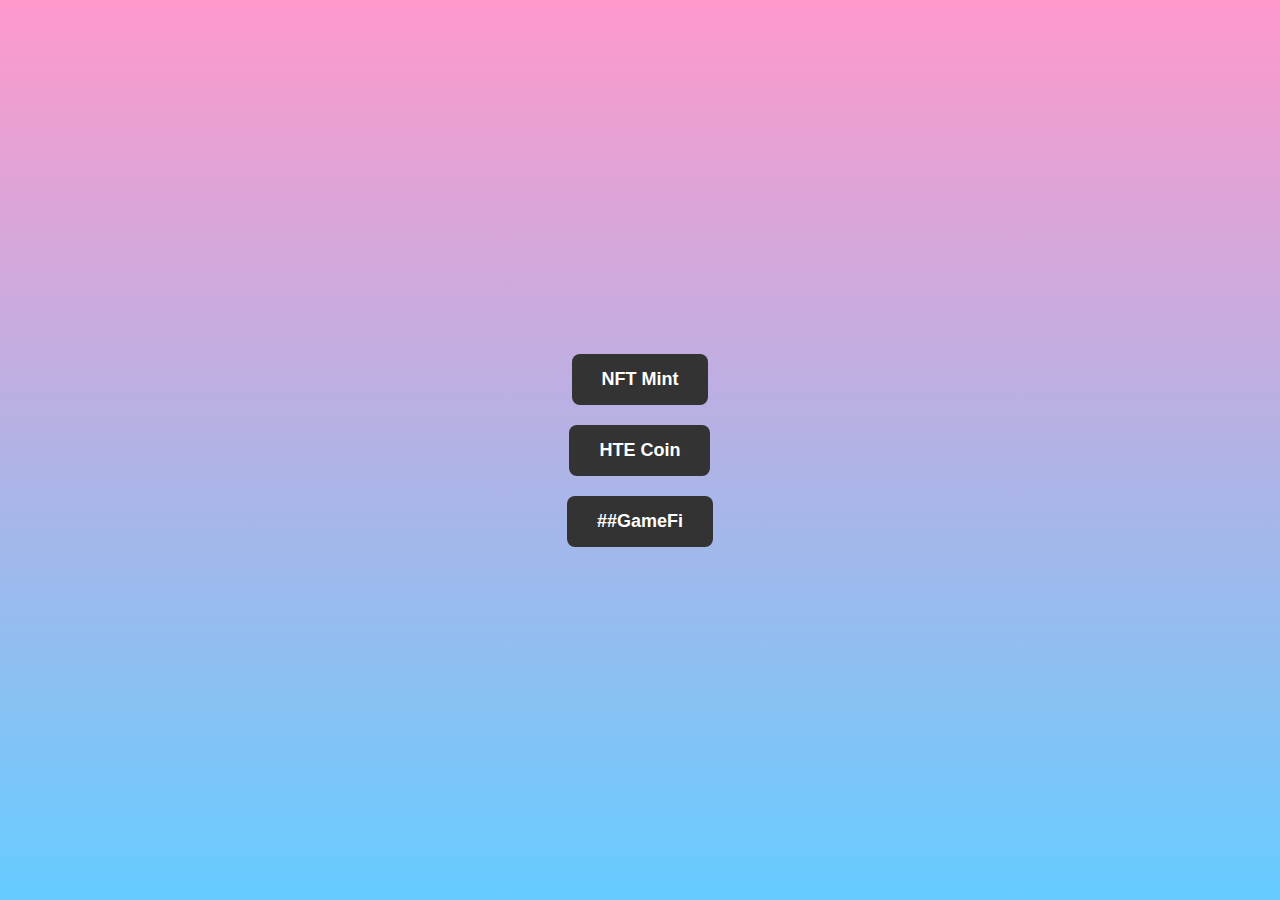
==== index.html @ 9727f874 "update HTML" ====
<!DOCTYPE html>
<html lang="en">
<head>
  <meta charset="UTF-8">
  <meta http-equiv="X-UA-Compatible" content="IE=Edge,chrome=1" />
  <meta name="viewport" content="width=device-width, initial-scale=1.0">
  <title>Muerehte</title>
  <style>
    body {
      margin: 0;
      padding: 0;
      font-family: Arial, sans-serif;
      background: linear-gradient(to bottom, #ff99cc, #66ccff); /* ???Ŧ⺥?h?I?? */
      display: flex;
      align-items: center;
      justify-content: center;
      height: 100vh;
    }

    .links-container {
      display: flex;
      flex-direction: column;
      align-items: center;
    }

    .link {
      margin: 10px;
      padding: 15px 30px;
      text-decoration: none;
      font-size: 18px;
      font-weight: bold;
      color: #fff;
      background-color: #333;
      border-radius: 8px;
      transition: background-color 0.3s;
    }

    .link:hover {
      background-color: #555;
    }
  </style>
</head>
<body>

  <div class="links-container">
    <a href="./Muerehte.html" class="link">NFT Mint</a>
    <a href="./HTE.html" class="link">HTE Coin</a>
    <a href="./GameFi.html" class="link">##GameFi</a>
  </div>
</body>
</html>
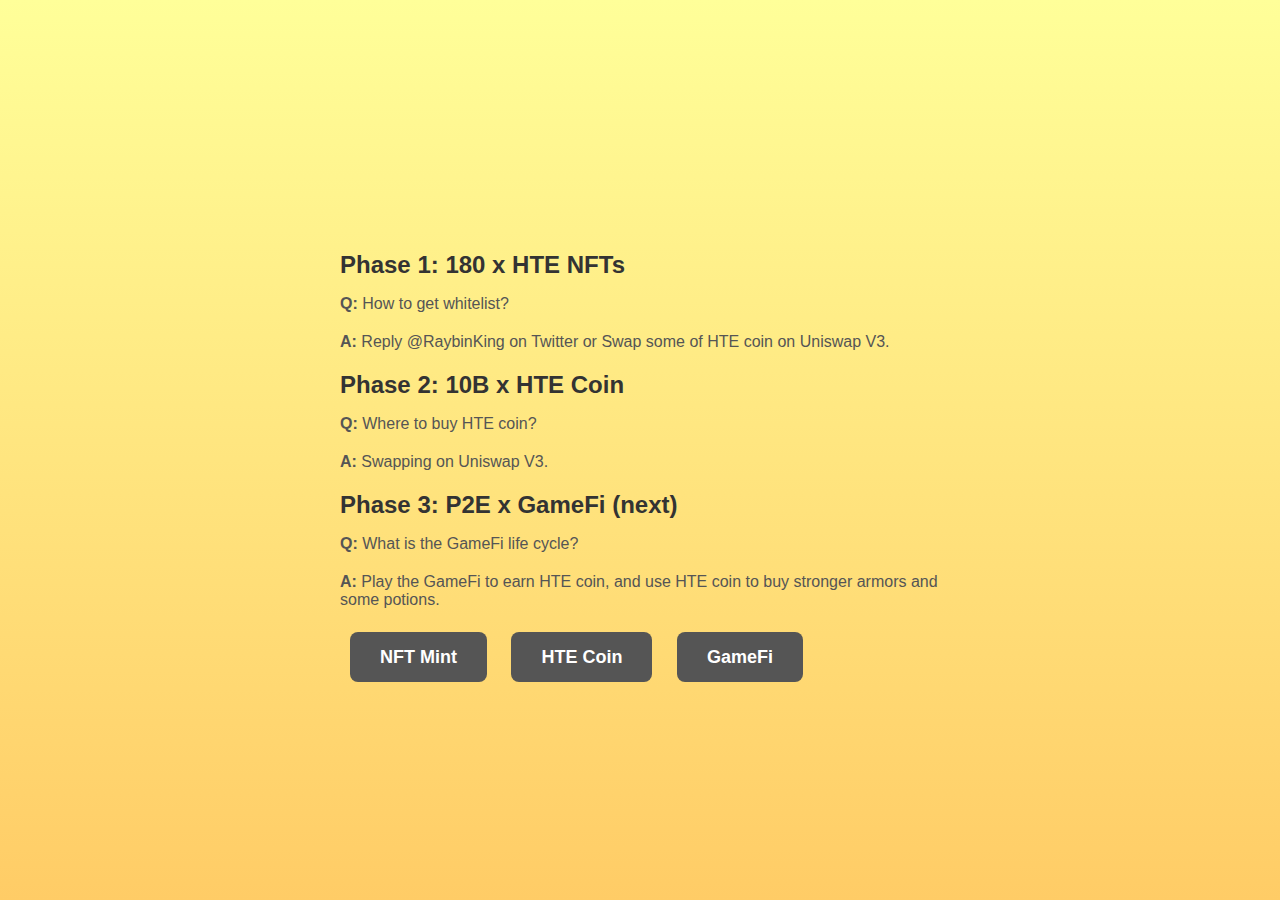
==== commit da948f0f: "verify html" ====
--- a/index.html
+++ b/index.html
@@ -10,7 +10,7 @@
       margin: 0;
       padding: 0;
       font-family: Arial, sans-serif;
-      background: linear-gradient(to bottom, #ff99cc, #66ccff); /* ???Ŧ⺥?h?I?? */
+      background: linear-gradient(to bottom, #ffff99, #ffcc66); /* Light yellow gradient */
       display: flex;
       align-items: center;
       justify-content: center;
@@ -18,9 +18,19 @@
     }
 
     .links-container {
-      display: flex;
-      flex-direction: column;
-      align-items: center;
+      text-align: left;
+      max-width: 600px;
+      margin: auto;
+    }
+
+    h2, h3 {
+      margin-bottom: 10px;
+      color: #333;
+    }
+
+    p {
+      margin-bottom: 20px;
+      color: #555;
     }
 
     .link {
@@ -30,22 +40,35 @@
       font-size: 18px;
       font-weight: bold;
       color: #fff;
-      background-color: #333;
+      background-color: #555;
       border-radius: 8px;
       transition: background-color 0.3s;
     }
 
     .link:hover {
-      background-color: #555;
+      background-color: #777;
     }
   </style>
 </head>
-<body>
+<body>  
 
   <div class="links-container">
+    <h2>Phase 1: 180 x HTE NFTs</h2>
+    <p><strong>Q:</strong> How to get whitelist?</p>
+    <p><strong>A:</strong> Reply @RaybinKing on Twitter or Swap some of HTE coin on Uniswap V3.</p>
+
+    <h2>Phase 2: 10B x HTE Coin</h2>
+    <p><strong>Q:</strong> Where to buy HTE coin?</p>
+    <p><strong>A:</strong> Swapping on Uniswap V3.</p>
+
+    <h2>Phase 3: P2E x GameFi (next)</h2>
+    <p><strong>Q:</strong> What is the GameFi life cycle?</p>
+    <p><strong>A:</strong> Play the GameFi to earn HTE coin, and use HTE coin to buy stronger armors and some potions.</p>
+    <br>
     <a href="./Muerehte.html" class="link">NFT Mint</a>
     <a href="./HTE.html" class="link">HTE Coin</a>
-    <a href="./GameFi.html" class="link">##GameFi</a>
+    <a href="./GameFi.html" class="link">GameFi</a>
   </div>
+  
 </body>
 </html>
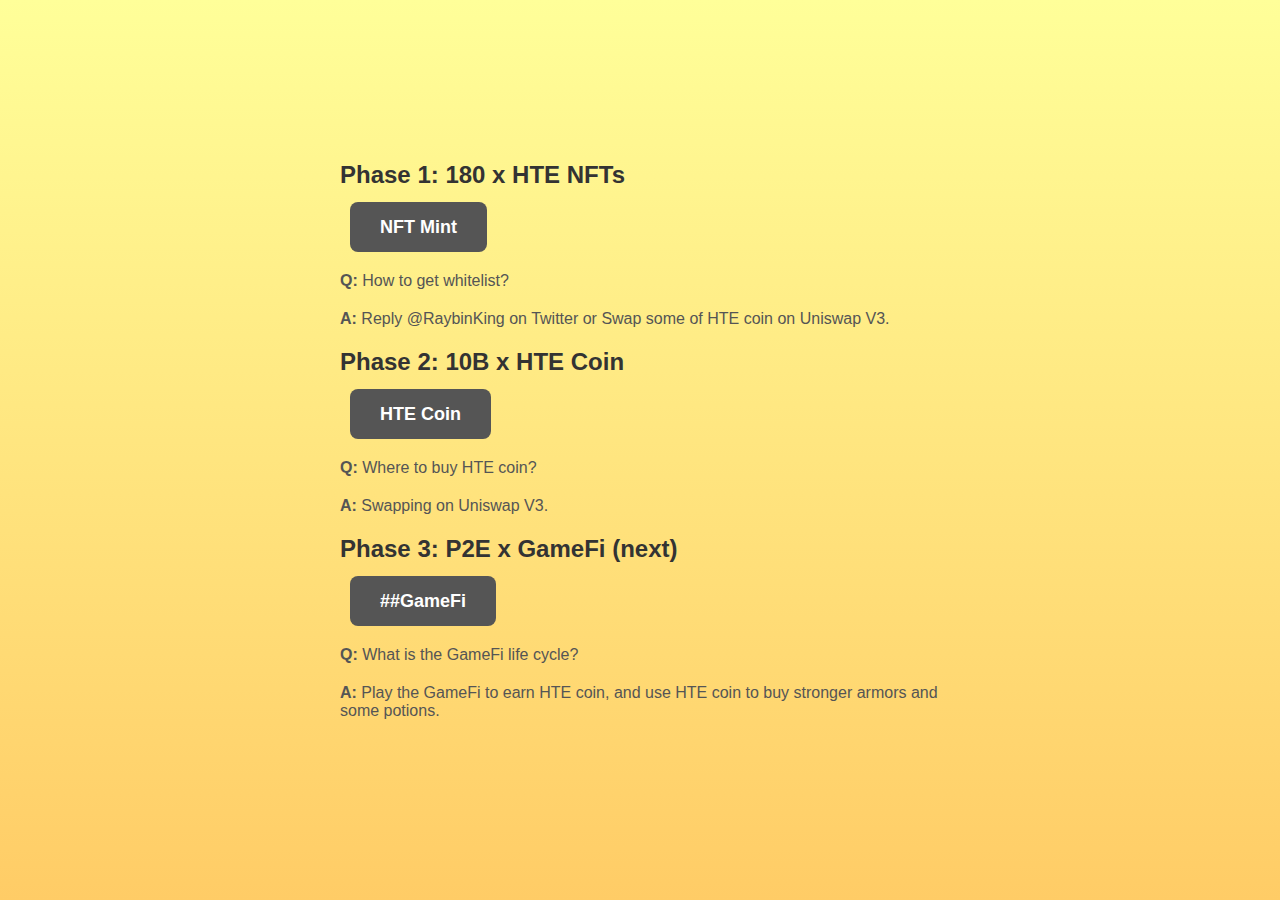
==== commit 997cdf1a: "Update index.html" ====
--- a/index.html
+++ b/index.html
@@ -53,21 +53,23 @@
 <body>  
 
   <div class="links-container">
-    <h2>Phase 1: 180 x HTE NFTs</h2>
+    <h2>Phase 1: 180 x HTE NFTs</h2><br>
+    <a href="./Muerehte.html" class="link">NFT Mint</a><br><br>
     <p><strong>Q:</strong> How to get whitelist?</p>
     <p><strong>A:</strong> Reply @RaybinKing on Twitter or Swap some of HTE coin on Uniswap V3.</p>
 
-    <h2>Phase 2: 10B x HTE Coin</h2>
+    <h2>Phase 2: 10B x HTE Coin</h2><br>
+    <a href="./HTE.html" class="link">HTE Coin</a><br><br>
     <p><strong>Q:</strong> Where to buy HTE coin?</p>
     <p><strong>A:</strong> Swapping on Uniswap V3.</p>
 
-    <h2>Phase 3: P2E x GameFi (next)</h2>
+    <h2>Phase 3: P2E x GameFi (next)</h2><br>
+    <a href="./GameFi.html" class="link">##GameFi</a><br><br>
     <p><strong>Q:</strong> What is the GameFi life cycle?</p>
     <p><strong>A:</strong> Play the GameFi to earn HTE coin, and use HTE coin to buy stronger armors and some potions.</p>
-    <br>
-    <a href="./Muerehte.html" class="link">NFT Mint</a>
-    <a href="./HTE.html" class="link">HTE Coin</a>
-    <a href="./GameFi.html" class="link">GameFi</a>
+    <br> 
+    
+    
   </div>
   
 </body>
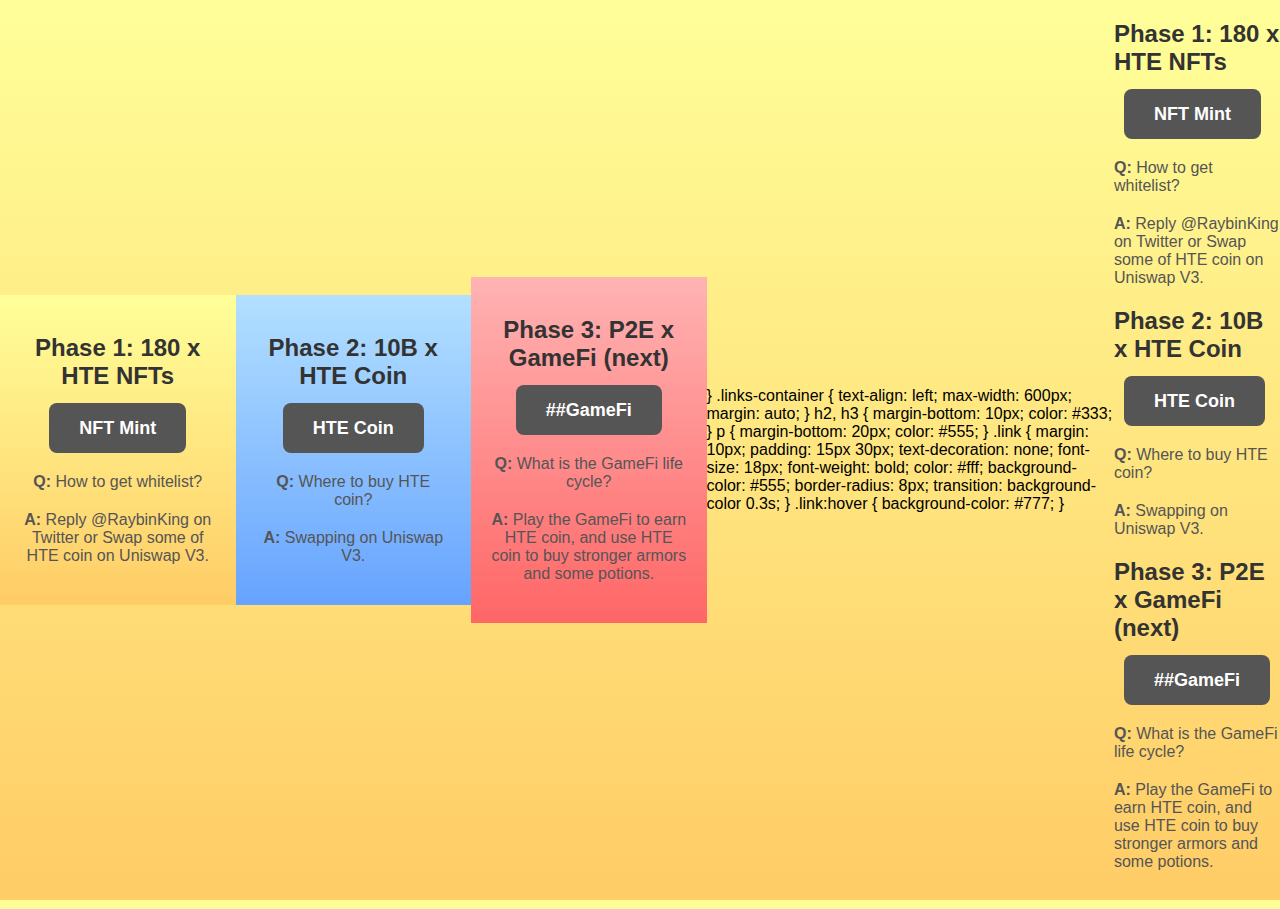
==== commit 134a0092: "update html" ====
--- a/index.html
+++ b/index.html
@@ -14,7 +14,108 @@
       display: flex;
       align-items: center;
       justify-content: center;
+      height: 100vh;<!DOCTYPE html>
+<html lang="en">
+<head>
+  <meta charset="UTF-8">
+  <meta http-equiv="X-UA-Compatible" content="IE=Edge,chrome=1" />
+  <meta name="viewport" content="width=device-width, initial-scale=1.0">
+  <title>Muerehte</title>
+  <style>
+    body {
+      margin: 0;
+      padding: 0;
+      font-family: Arial, sans-serif;
+      display: flex;
+      flex-direction: column;
+      align-items: center;
+      justify-content: center;
       height: 100vh;
+    }
+
+    .phase {
+      width: 100%;
+      text-align: center;
+      padding: 20px;
+      color: #fff;
+    }
+
+    #phase1 {
+      background: linear-gradient(to bottom, #ffff99, #ffcc66); /* Light yellow gradient */
+    }
+
+    #phase2 {
+      background: linear-gradient(to bottom, #b3e0ff, #66a3ff); /* Light blue gradient */
+    }
+
+    #phase3 {
+      background: linear-gradient(to bottom, #ffb3b3, #ff6666); /* Light red gradient */
+    }
+
+    .links-container {
+      max-width: 600px;
+      margin: auto;
+    }
+
+    h2, h3 {
+      margin-bottom: 10px;
+      color: #333;
+    }
+
+    p {
+      margin-bottom: 20px;
+      color: #555;
+    }
+
+    .link {
+      margin: 10px;
+      padding: 15px 30px;
+      text-decoration: none;
+      font-size: 18px;
+      font-weight: bold;
+      color: #fff;
+      background-color: #555;
+      border-radius: 8px;
+      transition: background-color 0.3s;
+    }
+
+    .link:hover {
+      background-color: #777;
+    }
+  </style>
+</head>
+<body>
+
+  <div id="phase1" class="phase">
+    <div class="links-container">
+      <h2>Phase 1: 180 x HTE NFTs</h2><br>
+      <a href="./Muerehte.html" class="link">NFT Mint</a><br><br>
+      <p><strong>Q:</strong> How to get whitelist?</p>
+      <p><strong>A:</strong> Reply @RaybinKing on Twitter or Swap some of HTE coin on Uniswap V3.</p>
+    </div>
+  </div>
+
+  <div id="phase2" class="phase">
+    <div class="links-container">
+      <h2>Phase 2: 10B x HTE Coin</h2><br>
+      <a href="./HTE.html" class="link">HTE Coin</a><br><br>
+      <p><strong>Q:</strong> Where to buy HTE coin?</p>
+      <p><strong>A:</strong> Swapping on Uniswap V3.</p>
+    </div>
+  </div>
+
+  <div id="phase3" class="phase">
+    <div class="links-container">
+      <h2>Phase 3: P2E x GameFi (next)</h2><br>
+      <a href="./GameFi.html" class="link">##GameFi</a><br><br>
+      <p><strong>Q:</strong> What is the GameFi life cycle?</p>
+      <p><strong>A:</strong> Play the GameFi to earn HTE coin, and use HTE coin to buy stronger armors and some potions.</p>
+    </div>
+  </div>
+
+</body>
+</html>
+
     }
 
     .links-container {
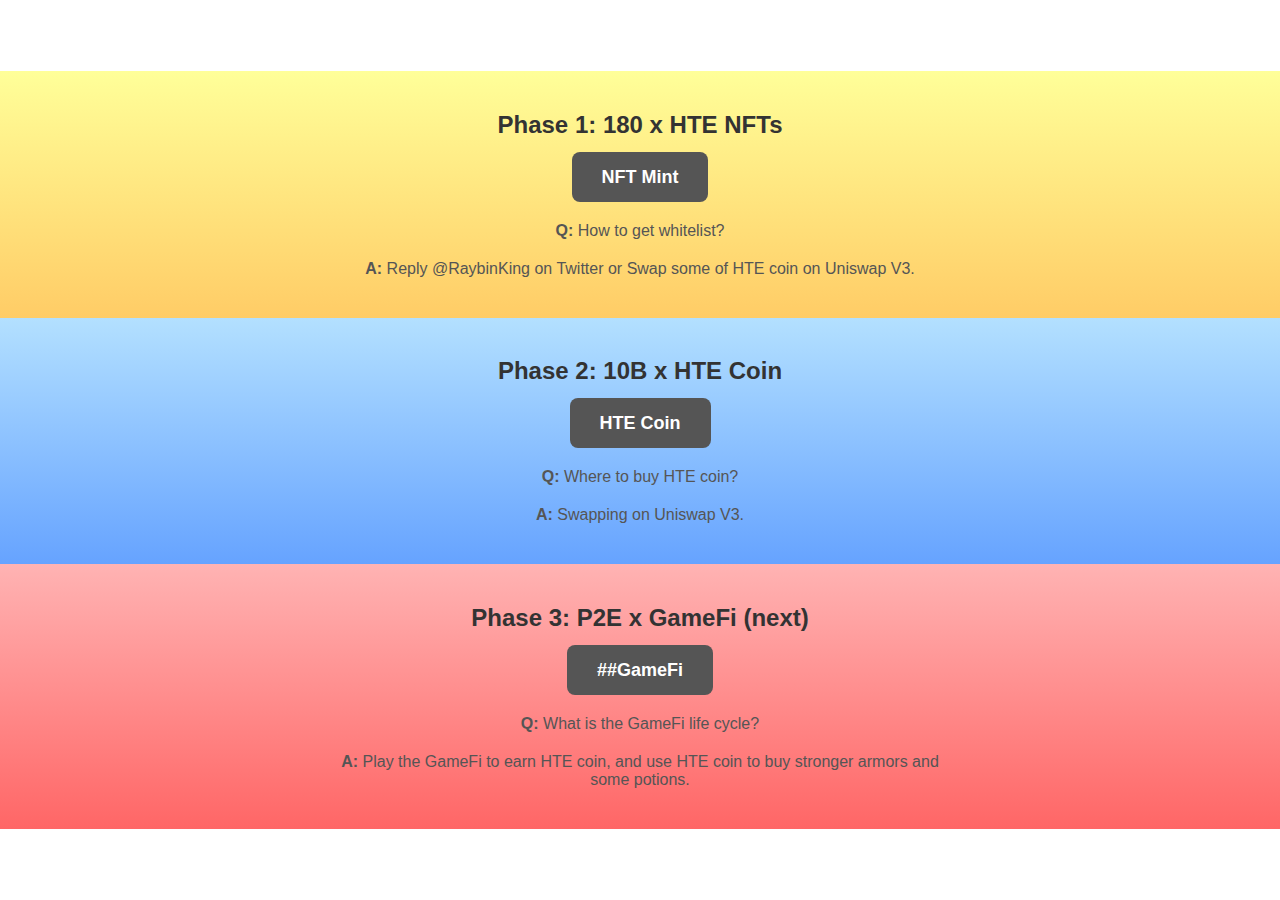
==== commit d904c715: "Update index.html" ====
--- a/index.html
+++ b/index.html
@@ -1,20 +1,4 @@
 <!DOCTYPE html>
-<html lang="en">
-<head>
-  <meta charset="UTF-8">
-  <meta http-equiv="X-UA-Compatible" content="IE=Edge,chrome=1" />
-  <meta name="viewport" content="width=device-width, initial-scale=1.0">
-  <title>Muerehte</title>
-  <style>
-    body {
-      margin: 0;
-      padding: 0;
-      font-family: Arial, sans-serif;
-      background: linear-gradient(to bottom, #ffff99, #ffcc66); /* Light yellow gradient */
-      display: flex;
-      align-items: center;
-      justify-content: center;
-      height: 100vh;<!DOCTYPE html>
 <html lang="en">
 <head>
   <meta charset="UTF-8">
@@ -115,63 +99,3 @@
 
 </body>
 </html>
-
-    }
-
-    .links-container {
-      text-align: left;
-      max-width: 600px;
-      margin: auto;
-    }
-
-    h2, h3 {
-      margin-bottom: 10px;
-      color: #333;
-    }
-
-    p {
-      margin-bottom: 20px;
-      color: #555;
-    }
-
-    .link {
-      margin: 10px;
-      padding: 15px 30px;
-      text-decoration: none;
-      font-size: 18px;
-      font-weight: bold;
-      color: #fff;
-      background-color: #555;
-      border-radius: 8px;
-      transition: background-color 0.3s;
-    }
-
-    .link:hover {
-      background-color: #777;
-    }
-  </style>
-</head>
-<body>  
-
-  <div class="links-container">
-    <h2>Phase 1: 180 x HTE NFTs</h2><br>
-    <a href="./Muerehte.html" class="link">NFT Mint</a><br><br>
-    <p><strong>Q:</strong> How to get whitelist?</p>
-    <p><strong>A:</strong> Reply @RaybinKing on Twitter or Swap some of HTE coin on Uniswap V3.</p>
-
-    <h2>Phase 2: 10B x HTE Coin</h2><br>
-    <a href="./HTE.html" class="link">HTE Coin</a><br><br>
-    <p><strong>Q:</strong> Where to buy HTE coin?</p>
-    <p><strong>A:</strong> Swapping on Uniswap V3.</p>
-
-    <h2>Phase 3: P2E x GameFi (next)</h2><br>
-    <a href="./GameFi.html" class="link">##GameFi</a><br><br>
-    <p><strong>Q:</strong> What is the GameFi life cycle?</p>
-    <p><strong>A:</strong> Play the GameFi to earn HTE coin, and use HTE coin to buy stronger armors and some potions.</p>
-    <br> 
-    
-    
-  </div>
-  
-</body>
-</html>
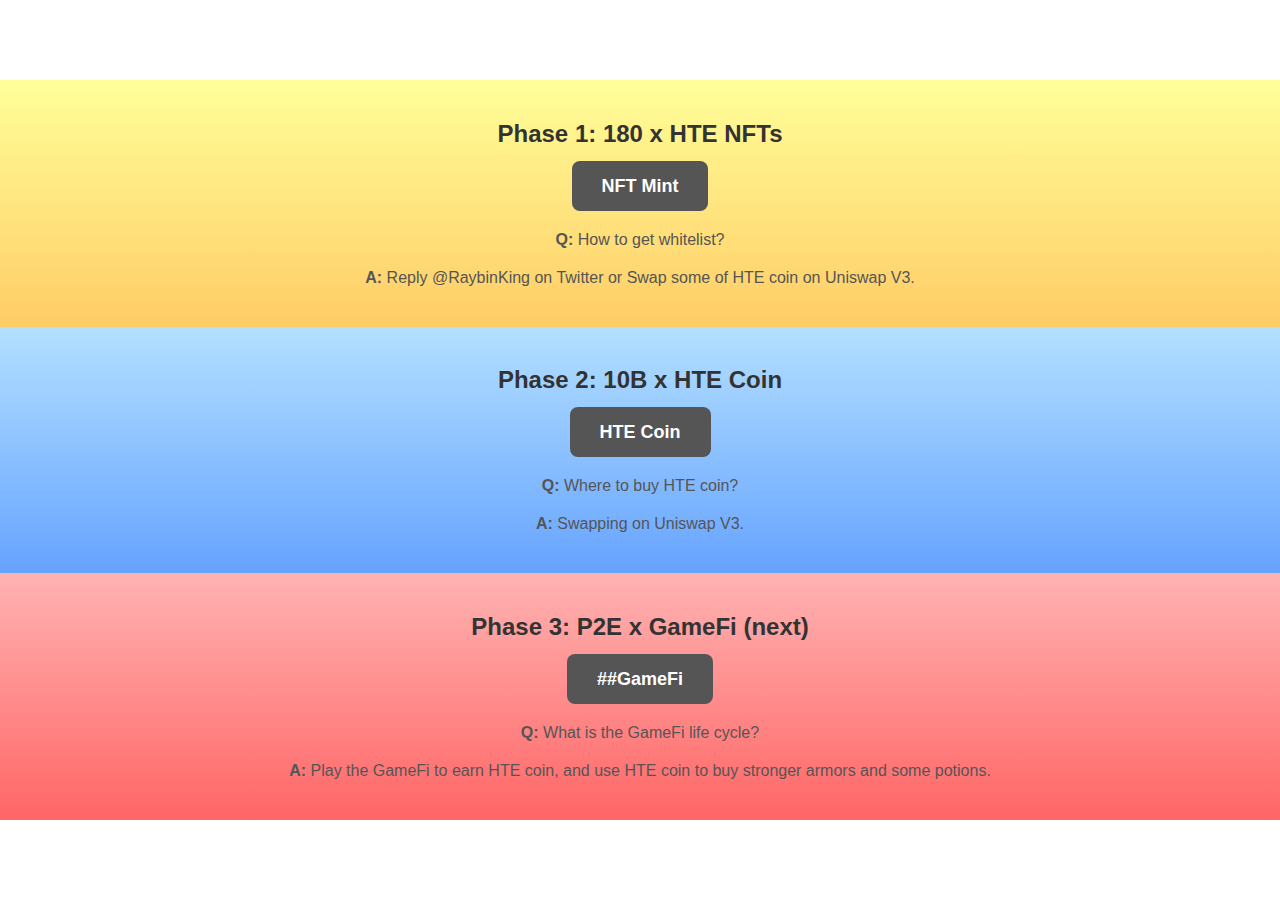
==== commit 5f62fb96: "Update index.html" ====
--- a/index.html
+++ b/index.html
@@ -1,5 +1,6 @@
 <!DOCTYPE html>
 <html lang="en">
+
 <head>
   <meta charset="UTF-8">
   <meta http-equiv="X-UA-Compatible" content="IE=Edge,chrome=1" />
@@ -25,23 +26,27 @@
     }
 
     #phase1 {
-      background: linear-gradient(to bottom, #ffff99, #ffcc66); /* Light yellow gradient */
+      background: linear-gradient(to bottom, #ffff99, #ffcc66);
+      /* Light yellow gradient */
     }
 
     #phase2 {
-      background: linear-gradient(to bottom, #b3e0ff, #66a3ff); /* Light blue gradient */
+      background: linear-gradient(to bottom, #b3e0ff, #66a3ff);
+      /* Light blue gradient */
     }
 
     #phase3 {
-      background: linear-gradient(to bottom, #ffb3b3, #ff6666); /* Light red gradient */
+      background: linear-gradient(to bottom, #ffb3b3, #ff6666);
+      /* Light red gradient */
     }
 
     .links-container {
-      max-width: 600px;
-      margin: auto;
+      max-width: 100%;
+      padding: 0 10px;
     }
 
-    h2, h3 {
+    h2,
+    h3 {
       margin-bottom: 10px;
       color: #333;
     }
@@ -68,6 +73,7 @@
     }
   </style>
 </head>
+
 <body>
 
   <div id="phase1" class="phase">
@@ -98,4 +104,5 @@
   </div>
 
 </body>
+
 </html>
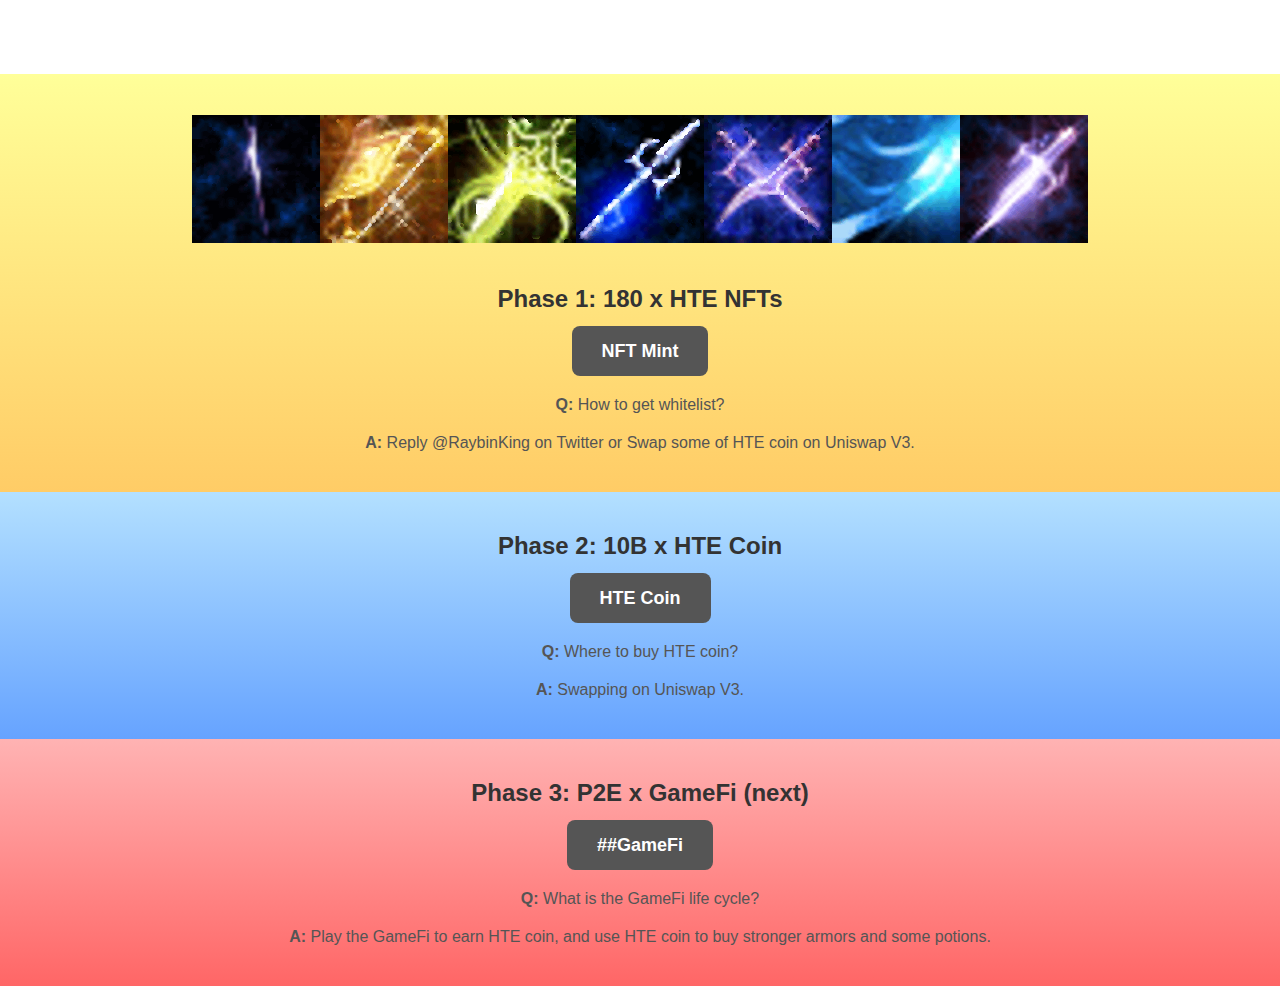
==== commit d60c6864: "update" ====
--- a/index.html
+++ b/index.html
@@ -16,6 +16,7 @@
       align-items: center;
       justify-content: center;
       height: 100vh;
+      margin-top: 5em;
     }
 
     .phase {
@@ -44,7 +45,7 @@
       max-width: 100%;
       padding: 0 10px;
     }
-
+    
     h2,
     h3 {
       margin-bottom: 10px;
@@ -78,6 +79,8 @@
 
   <div id="phase1" class="phase">
     <div class="links-container">
+      <h1>  </h1>
+      <img src="icon1.gif"><img src="icon2.gif"><img src="icon3.gif"><img src="icon4.gif"><img src="icon5.gif"><img src="icon6.gif"><img src="icon7.gif"><br><br>
       <h2>Phase 1: 180 x HTE NFTs</h2><br>
       <a href="./Muerehte.html" class="link">NFT Mint</a><br><br>
       <p><strong>Q:</strong> How to get whitelist?</p>
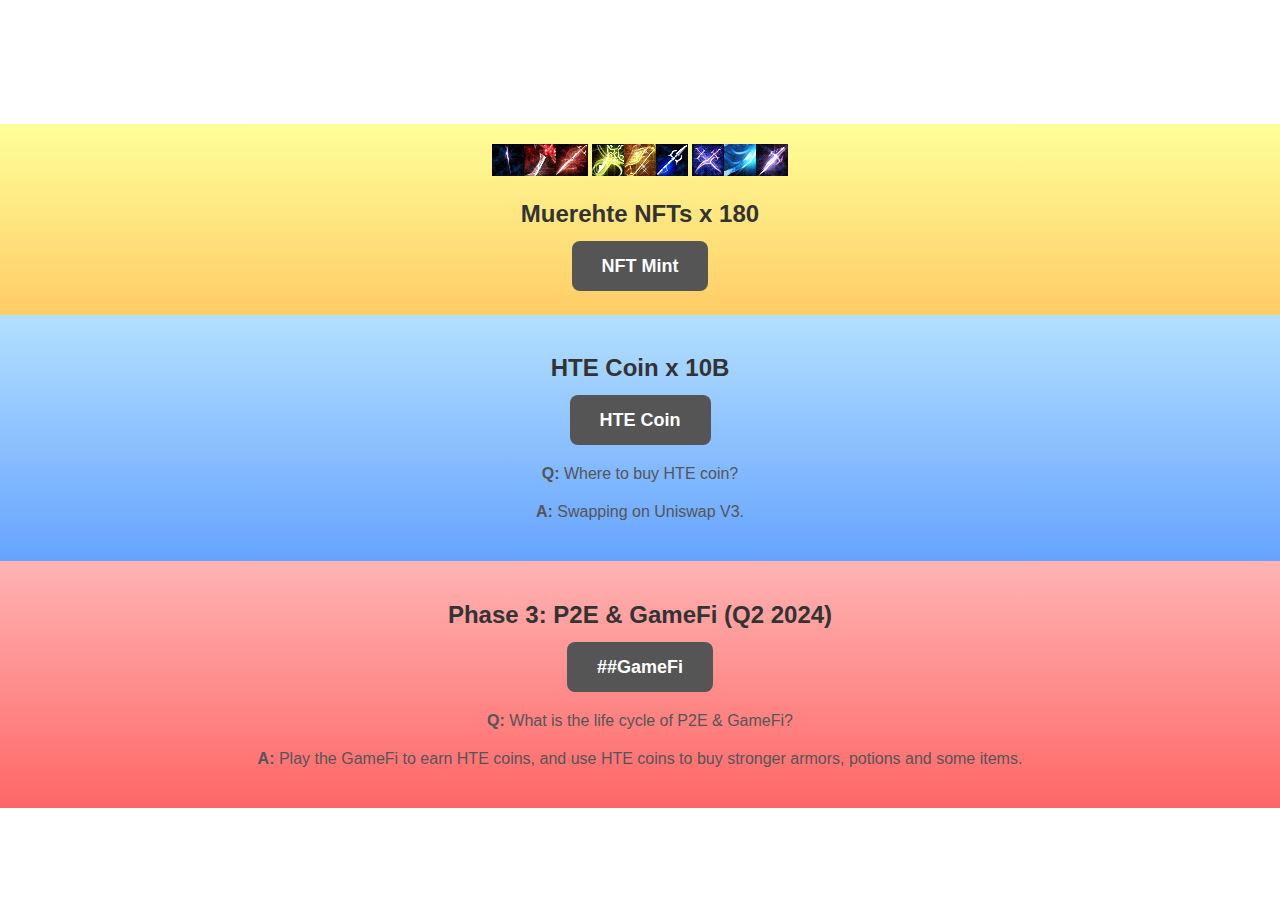
==== commit 9b343539: "update bananania" ====
--- a/index.html
+++ b/index.html
@@ -16,7 +16,7 @@
       align-items: center;
       justify-content: center;
       height: 100vh;
-      margin-top: 5em;
+      margin-top: 1em;
     }
 
     .phase {
@@ -79,18 +79,17 @@
 
   <div id="phase1" class="phase">
     <div class="links-container">
-      <h1>  </h1>
-      <img src="icon1.gif"><img src="icon2.gif"><img src="icon3.gif"><img src="icon4.gif"><img src="icon5.gif"><img src="icon6.gif"><img src="icon7.gif"><br><br>
-      <h2>Phase 1: 180 x HTE NFTs</h2><br>
+      <img src="0.gif"><img src="1.gif"><img src="2.gif">
+      <img src="3.gif"><img src="4.gif"><img src="5.gif">
+      <img src="6.gif"><img src="7.gif"><img src="8.gif"><br>
+      <h2>Muerehte NFTs x 180</h2><br>
       <a href="./Muerehte.html" class="link">NFT Mint</a><br><br>
-      <p><strong>Q:</strong> How to get whitelist?</p>
-      <p><strong>A:</strong> Reply @RaybinKing on Twitter or Swap some of HTE coin on Uniswap V3.</p>
     </div>
   </div>
 
   <div id="phase2" class="phase">
     <div class="links-container">
-      <h2>Phase 2: 10B x HTE Coin</h2><br>
+      <h2>HTE Coin x 10B</h2><br>
       <a href="./HTE.html" class="link">HTE Coin</a><br><br>
       <p><strong>Q:</strong> Where to buy HTE coin?</p>
       <p><strong>A:</strong> Swapping on Uniswap V3.</p>
@@ -99,10 +98,10 @@
 
   <div id="phase3" class="phase">
     <div class="links-container">
-      <h2>Phase 3: P2E x GameFi (next)</h2><br>
+      <h2>Phase 3: P2E & GameFi (Q2 2024)</h2><br>
       <a href="./GameFi.html" class="link">##GameFi</a><br><br>
-      <p><strong>Q:</strong> What is the GameFi life cycle?</p>
-      <p><strong>A:</strong> Play the GameFi to earn HTE coin, and use HTE coin to buy stronger armors and some potions.</p>
+      <p><strong>Q:</strong> What is the life cycle of P2E & GameFi?</p>
+      <p><strong>A:</strong> Play the GameFi to earn HTE coins, and use HTE coins to buy stronger armors, potions and some items.</p>
     </div>
   </div>
 
